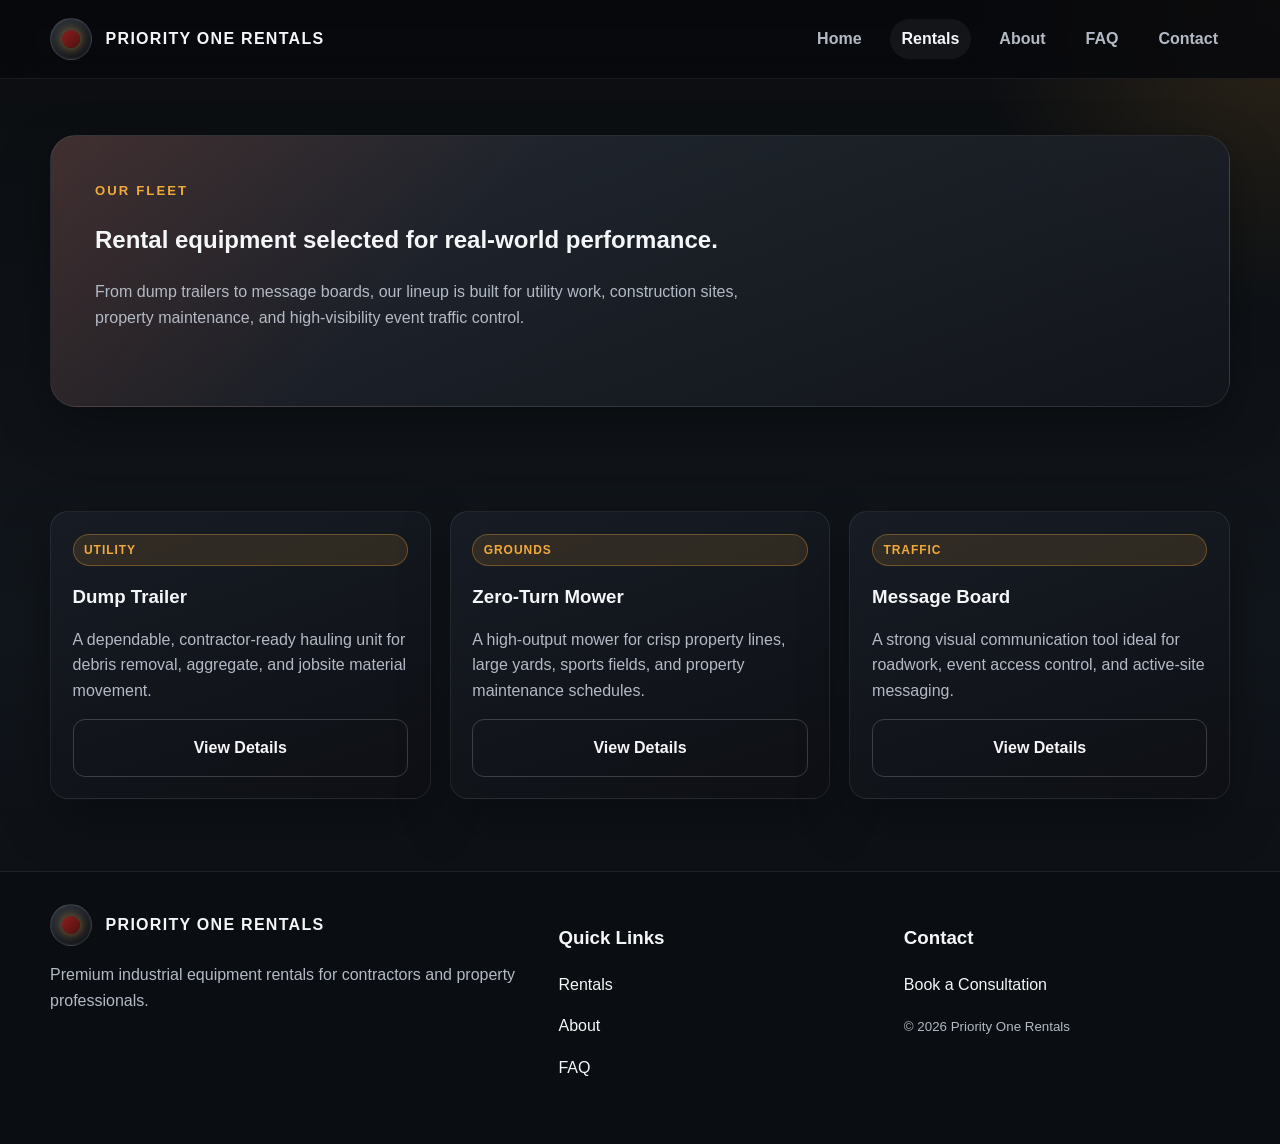
==== rentals.html @ a1ed1fdd "Initial Priority One Rentals website" ====
<!DOCTYPE html>
<html lang="en">
<head>
  <meta charset="UTF-8" />
  <meta name="viewport" content="width=device-width, initial-scale=1.0" />
  <meta name="description" content="Explore premium rental equipment from Priority One Rentals, including dump trailers, zero-turn mowers, and message boards." />
  <title>Rentals | Priority One Rentals</title>
  <link rel="stylesheet" href="css/style.css" />
</head>
<body>
  <header class="site-header">
    <div class="container navbar">
      <a class="brand" href="index.html" aria-label="Priority One Rentals home">
        <div class="brand-mark" aria-hidden="true"><span></span></div>
        <span>Priority One Rentals</span>
      </a>
      <button class="nav-toggle" aria-label="Toggle navigation">☰</button>
      <nav class="nav-links" aria-label="Main navigation">
        <a href="index.html">Home</a>
        <a href="rentals.html" class="active">Rentals</a>
        <a href="about.html">About</a>
        <a href="faq.html">FAQ</a>
        <a href="contact.html">Contact</a>
      </nav>
    </div>
  </header>

  <main>
    <section class="page-hero">
      <div class="container">
        <div class="hero-card">
          <div class="hero-content">
            <div class="kicker">Our fleet</div>
            <h1>Rental equipment selected for real-world performance.</h1>
            <p class="section-lead">From dump trailers to message boards, our lineup is built for utility work, construction sites, property maintenance, and high-visibility event traffic control.</p>
          </div>
        </div>
      </div>
    </section>

    <section class="section">
      <div class="container equipment-grid">
        <article class="equipment-card">
          <div class="badge">Utility</div>
          <h3>Dump Trailer</h3>
          <p class="muted">A dependable, contractor-ready hauling unit for debris removal, aggregate, and jobsite material movement.</p>
          <a class="btn btn-secondary" href="equipment/dump-trailer.html">View Details</a>
        </article>
        <article class="equipment-card">
          <div class="badge">Grounds</div>
          <h3>Zero-Turn Mower</h3>
          <p class="muted">A high-output mower for crisp property lines, large yards, sports fields, and property maintenance schedules.</p>
          <a class="btn btn-secondary" href="equipment/zero-turn-mower.html">View Details</a>
        </article>
        <article class="equipment-card">
          <div class="badge">Traffic</div>
          <h3>Message Board</h3>
          <p class="muted">A strong visual communication tool ideal for roadwork, event access control, and active-site messaging.</p>
          <a class="btn btn-secondary" href="equipment/message-board.html">View Details</a>
        </article>
      </div>
    </section>
  </main>

  <footer class="footer">
    <div class="container footer-grid">
      <div>
        <div class="brand">
          <div class="brand-mark" aria-hidden="true"><span></span></div>
          <span>Priority One Rentals</span>
        </div>
        <p class="muted">Premium industrial equipment rentals for contractors and property professionals.</p>
      </div>
      <div>
        <h3>Quick Links</h3>
        <p><a href="rentals.html">Rentals</a></p>
        <p><a href="about.html">About</a></p>
        <p><a href="faq.html">FAQ</a></p>
      </div>
      <div>
        <h3>Contact</h3>
        <p><a href="contact.html">Book a Consultation</a></p>
        <small>© <span data-year></span> Priority One Rentals</small>
      </div>
    </div>
  </footer>

  <script src="js/script.js"></script>
</body>
</html>
---- css/style.css ----
:root {
  --bg: #0d0f12;
  --panel: #13171d;
  --panel-2: #1a1f27;
  --text: #f5f6f8;
  --muted: #b3bac5;
  --steel: #7d8793;
  --steel-strong: #5b6370;
  --accent: #8d1f1d;
  --accent-2: #c24a24;
  --highlight: #f1a93a;
  --line: rgba(255,255,255,0.08);
  --shadow: 0 20px 50px rgba(0,0,0,0.35);
  --radius: 18px;
  --container: min(1180px, calc(100% - 2rem));
}

* { box-sizing: border-box; }
html { scroll-behavior: smooth; }
body {
  margin: 0;
  font-family: Arial, Helvetica, sans-serif;
  background:
    radial-gradient(circle at top right, rgba(241,169,58,0.15), transparent 18%),
    linear-gradient(180deg, #0b0d10, #11161c 55%, #0a0c10);
  color: var(--text);
  line-height: 1.6;
}
img { max-width: 100%; display: block; }
a { color: inherit; text-decoration: none; }

.container { width: var(--container); margin: 0 auto; }
.section { padding: 4.5rem 0; }
.section-title { margin: 0 0 0.75rem; font-size: clamp(1.9rem, 3vw, 2.8rem); line-height: 1.08; }
.section-lead { max-width: 680px; color: var(--muted); margin-bottom: 2rem; }

.site-header {
  position: sticky;
  top: 0;
  z-index: 20;
  backdrop-filter: blur(14px);
  background: rgba(8, 9, 12, 0.86);
  border-bottom: 1px solid var(--line);
}

.navbar {
  display: flex;
  align-items: center;
  justify-content: space-between;
  min-height: 78px;
  gap: 1rem;
}
.brand {
  display: flex;
  align-items: center;
  gap: 0.85rem;
  font-weight: 800;
  letter-spacing: 0.08em;
  text-transform: uppercase;
}
.brand-mark {
  width: 42px;
  height: 42px;
  display: grid;
  place-items: center;
  border-radius: 50%;
  background: linear-gradient(145deg, #2a313b, #0d1015);
  border: 1px solid rgba(255,255,255,0.12);
  box-shadow: inset 0 0 0 1px rgba(255,255,255,0.04);
}
.brand-mark span {
  width: 18px;
  height: 18px;
  border-radius: 50%;
  background: linear-gradient(135deg, var(--accent), #4c1110);
  box-shadow: 0 0 12px rgba(241,169,58,0.65);
}
.nav-links {
  display: flex;
  gap: 1rem;
  align-items: center;
}
.nav-links a {
  color: var(--muted);
  font-weight: 700;
  padding: 0.45rem 0.75rem;
  border-radius: 999px;
}
.nav-links a:hover,
.nav-links a.active {
  color: var(--text);
  background: rgba(255,255,255,0.05);
}
.nav-toggle {
  display: none;
  border: 0;
  background: transparent;
  color: var(--text);
  font-size: 1.65rem;
}

.hero {
  padding: 4.5rem 0 3rem;
}
.hero-card {
  display: grid;
  grid-template-columns: 1.1fr 0.9fr;
  gap: 2rem;
  align-items: center;
  background:
    linear-gradient(135deg, rgba(196,74,36,0.18), transparent 35%),
    linear-gradient(160deg, rgba(42,49,59,0.8), rgba(18,21,27,0.92));
  border: 1px solid var(--line);
  border-radius: 26px;
  box-shadow: var(--shadow);
  overflow: hidden;
}
.hero-content {
  padding: 3rem;
}
.hero-copy h1 {
  margin: 0 0 1rem;
  font-size: clamp(2.4rem, 4.7vw, 4.6rem);
  line-height: 0.96;
  letter-spacing: -0.03em;
}
.hero-copy p { color: var(--muted); max-width: 640px; }
.hero-actions { display: flex; gap: 1rem; flex-wrap: wrap; margin-top: 1.5rem; }
.btn {
  display: inline-flex;
  align-items: center;
  justify-content: center;
  padding: 0.95rem 1.35rem;
  border-radius: 12px;
  font-weight: 800;
  border: 1px solid transparent;
  transition: transform 0.2s ease, filter 0.2s ease;
}
.btn:hover { transform: translateY(-2px); filter: brightness(1.05); }
.btn-primary {
  background: linear-gradient(135deg, var(--accent), #5f1615);
  color: white;
  box-shadow: 0 12px 30px rgba(141,31,29,0.35);
}
.btn-secondary {
  background: transparent;
  color: var(--text);
  border-color: rgba(255,255,255,0.18);
}
.hero-visual {
  position: relative;
  min-height: 420px;
  overflow: hidden;
  background:
    linear-gradient(180deg, rgba(241,169,58,0.16), rgba(0,0,0,0) 30%),
    linear-gradient(145deg, #16191f, #08090d);
}
.hero-visual img {
  width: 100%;
  height: 100%;
  object-fit: cover;
  object-position: center;
  filter: saturate(0.9) contrast(1.05) brightness(0.82);
}
.hero-visual::before,
.hero-visual::after {
  content: "";
  position: absolute;
  inset: auto auto 1.4rem 1.4rem;
  border-radius: 14px;
  border: 1px solid rgba(255,255,255,0.12);
  pointer-events: none;
}
.hero-visual::before {
  width: 70%;
  height: 40%;
  background: linear-gradient(180deg, rgba(0,0,0,0.06), rgba(0,0,0,0.3));
  box-shadow: var(--shadow);
}
.hero-visual::after {
  width: 22%;
  height: 22%;
  left: auto;
  right: 1.35rem;
  top: 1.4rem;
  bottom: auto;
  background: linear-gradient(160deg, rgba(241,169,58,0.85), rgba(255,101,0,0.7));
  box-shadow: 0 0 24px rgba(241,169,58,0.5);
}

.grid-3,
.feature-grid,
.steps-grid,
.testimonial-grid,
.contact-grid,
.equipment-grid {
  display: grid;
  gap: 1.2rem;
}
.grid-3,
.feature-grid,
.steps-grid,
.testimonial-grid,
.equipment-grid { grid-template-columns: repeat(3, minmax(0, 1fr)); }
.contact-grid { grid-template-columns: 1fr 1fr; }

.card,
.feature-card,
.step-card,
.testimonial-card,
.contact-card,
.info-card,
.equipment-card {
  position: relative;
  background: linear-gradient(160deg, rgba(24,29,37,0.96), rgba(14,16,20,0.96));
  border: 1px solid var(--line);
  border-radius: var(--radius);
  padding: 1.35rem;
  box-shadow: var(--shadow);
  overflow: hidden;
  transition: transform 0.25s ease, border-color 0.25s ease, box-shadow 0.25s ease;
}
.equipment-card {
  display: flex;
  flex-direction: column;
  gap: 0.95rem;
}
.equipment-card img {
  width: 100%;
  height: 210px;
  object-fit: cover;
  border-radius: 14px;
  border: 1px solid rgba(255,255,255,0.08);
  filter: saturate(0.85) contrast(1.03) brightness(0.78);
}
.equipment-card:hover {
  transform: translateY(-4px);
  border-color: rgba(241,169,58,0.32);
  box-shadow: 0 24px 60px rgba(0,0,0,0.45);
}
.equipment-card:hover img {
  filter: saturate(1) contrast(1.05) brightness(0.88);
}
.equipment-card h3,
.equipment-card p,
.equipment-card .btn {
  margin: 0;
}
.equipment-card .btn {
  margin-top: auto;
}
.card h3,
.feature-card h3,
.step-card h3,
.info-card h3,
.equipment-card h3 { margin-top: 0; }
.muted { color: var(--muted); }
.kicker {
  color: var(--highlight);
  text-transform: uppercase;
  font-size: 0.82rem;
  letter-spacing: 0.16em;
  font-weight: 800;
  margin-bottom: 0.5rem;
}

.stat { font-size: 2rem; font-weight: 900; }

.rating-line {
  color: var(--highlight);
  letter-spacing: 0.18em;
  font-size: 0.9rem;
}

.section-dark { background: rgba(255,255,255,0.02); }
.badge {
  display: inline-flex;
  align-items: center;
  gap: 0.4rem;
  background: rgba(241,169,58,0.12);
  border: 1px solid rgba(241,169,58,0.32);
  color: var(--highlight);
  border-radius: 999px;
  padding: 0.35rem 0.65rem;
  font-size: 0.75rem;
  font-weight: 800;
  letter-spacing: 0.08em;
  text-transform: uppercase;
}

.cta-panel {
  background: linear-gradient(135deg, rgba(141,31,29,0.45), rgba(24,29,37,0.9));
  border: 1px solid rgba(241,169,58,0.18);
  border-radius: 20px;
  padding: 1.5rem;
}

.footer {
  padding: 2rem 0 3rem;
  border-top: 1px solid var(--line);
  background: #0a0d11;
}
.footer-grid { display: grid; grid-template-columns: 1.2fr 0.8fr 0.8fr; gap: 1.2rem; }
.footer small { color: var(--muted); }

.page-hero {
  padding: 3.5rem 0 2rem;
}
.page-hero .hero-card { grid-template-columns: 1fr; }
.page-hero .hero-content { padding: 2.75rem; }
.page-hero .hero-visual { display: none; }

.mini-list { display: grid; gap: 0.8rem; margin: 1rem 0 0; padding: 0; list-style: none; }
.mini-list li { padding-left: 1.2rem; position: relative; color: var(--muted); }
.mini-list li::before {
  content: "";
  position: absolute;
  left: 0;
  top: 0.65rem;
  width: 7px;
  height: 7px;
  background: var(--highlight);
  border-radius: 999px;
}

form .field,
input,
textarea,
select {
  width: 100%;
  border-radius: 12px;
  border: 1px solid rgba(255,255,255,0.12);
  background: rgba(255,255,255,0.03);
  color: var(--text);
  padding: 0.9rem 1rem;
  font: inherit;
}
form .field {
  margin-bottom: 1rem;
}
textarea { min-height: 130px; resize: vertical; }

.faq-item {
  border: 1px solid var(--line);
  border-radius: 16px;
  background: rgba(255,255,255,0.03);
  overflow: hidden;
}
.faq-question {
  width: 100%;
  background: transparent;
  color: var(--text);
  text-align: left;
  padding: 1rem 1.1rem;
  font: inherit;
  font-weight: 800;
  border: none;
  cursor: pointer;
}
.faq-answer {
  display: none;
  padding: 0 1.1rem 1rem;
  color: var(--muted);
}
.faq-item.open .faq-answer { display: block; }

@media (max-width: 900px) {
  .hero-card,
  .contact-grid,
  .footer-grid,
  .grid-3,
  .feature-grid,
  .steps-grid,
  .testimonial-grid,
  .equipment-grid { grid-template-columns: 1fr; }
  .hero-content { padding: 2rem; }
  .nav-toggle { display: block; }
  .nav-links {
    position: absolute;
    right: 1rem;
    top: calc(100% + 0.5rem);
    flex-direction: column;
    align-items: stretch;
    background: rgba(11,12,15,0.95);
    border: 1px solid var(--line);
    border-radius: 16px;
    padding: 0.85rem;
    min-width: 220px;
    display: none;
  }
  .nav-links[data-open="true"] { display: flex; }
}

@media (max-width: 640px) {
  .section { padding: 3.6rem 0; }
  .hero { padding-top: 2rem; }
  .hero-copy h1 { font-size: 2.3rem; }
  .btn { width: 100%; }
}
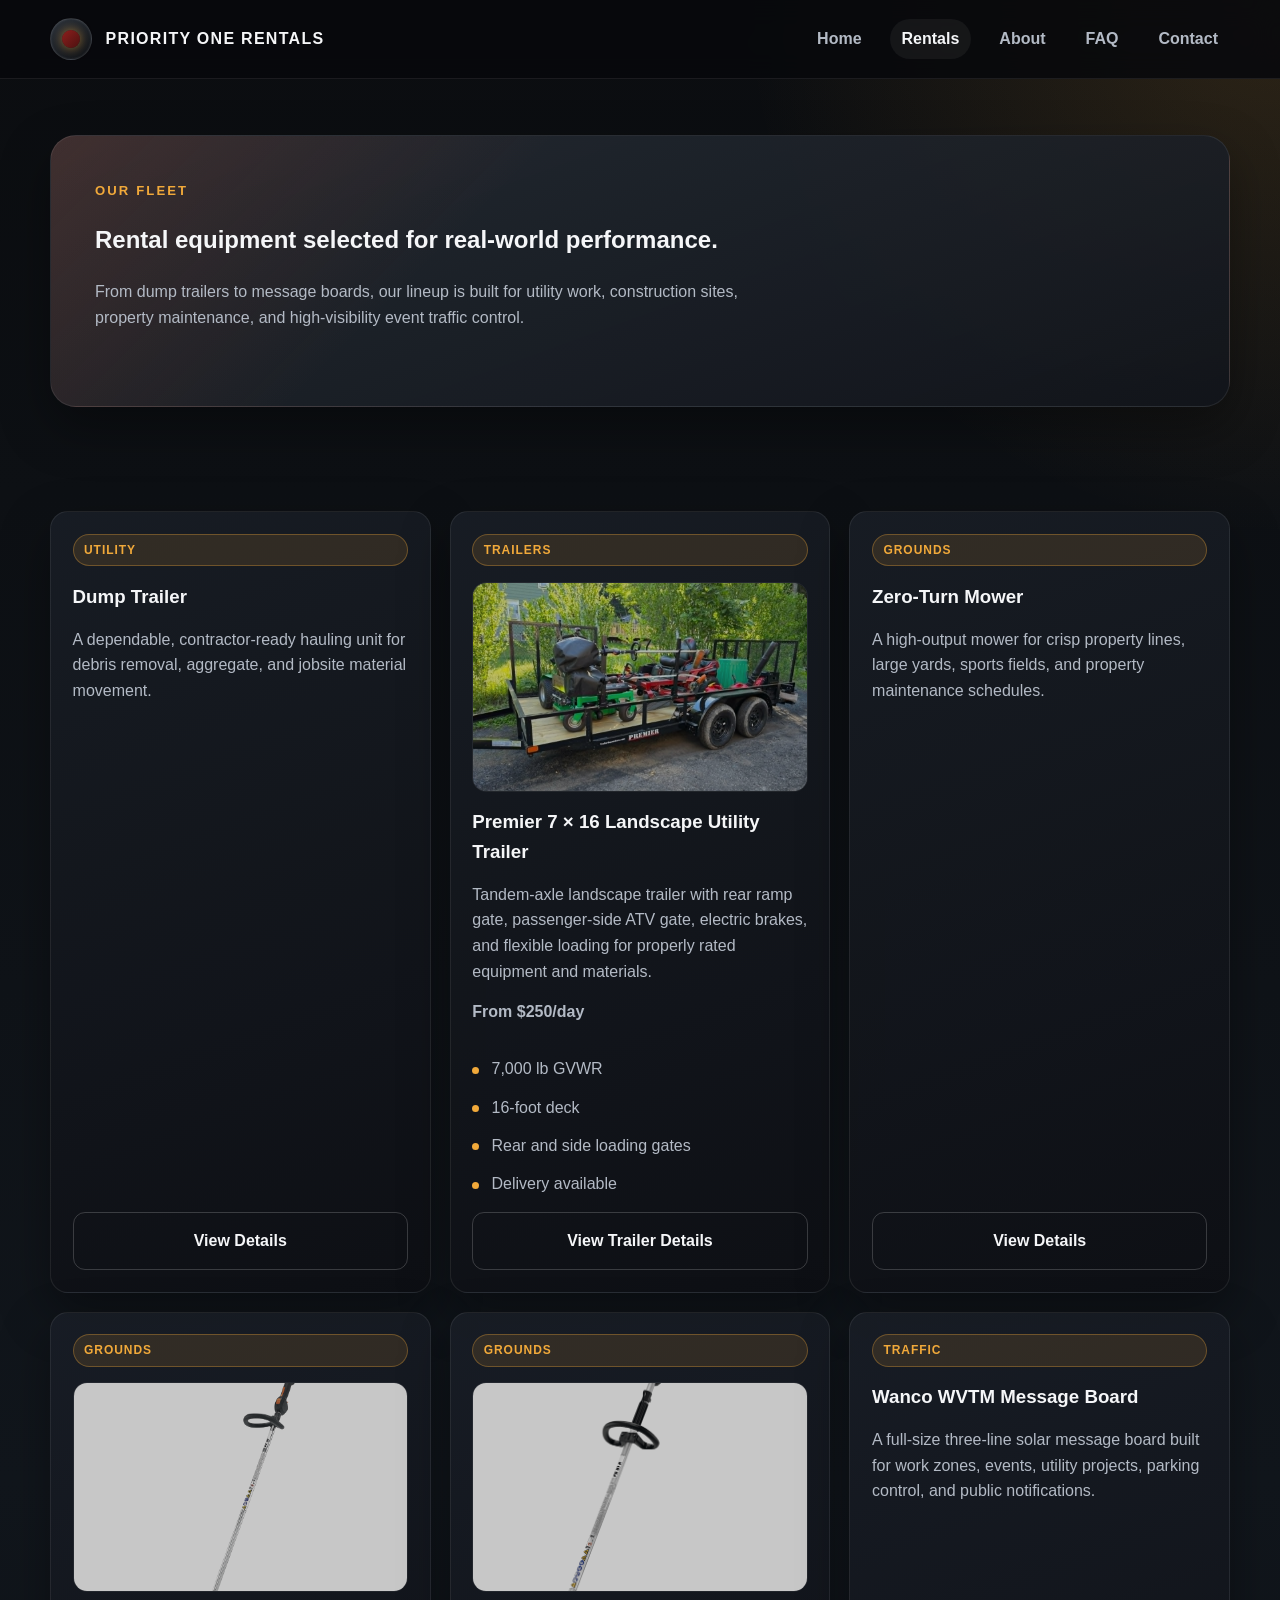
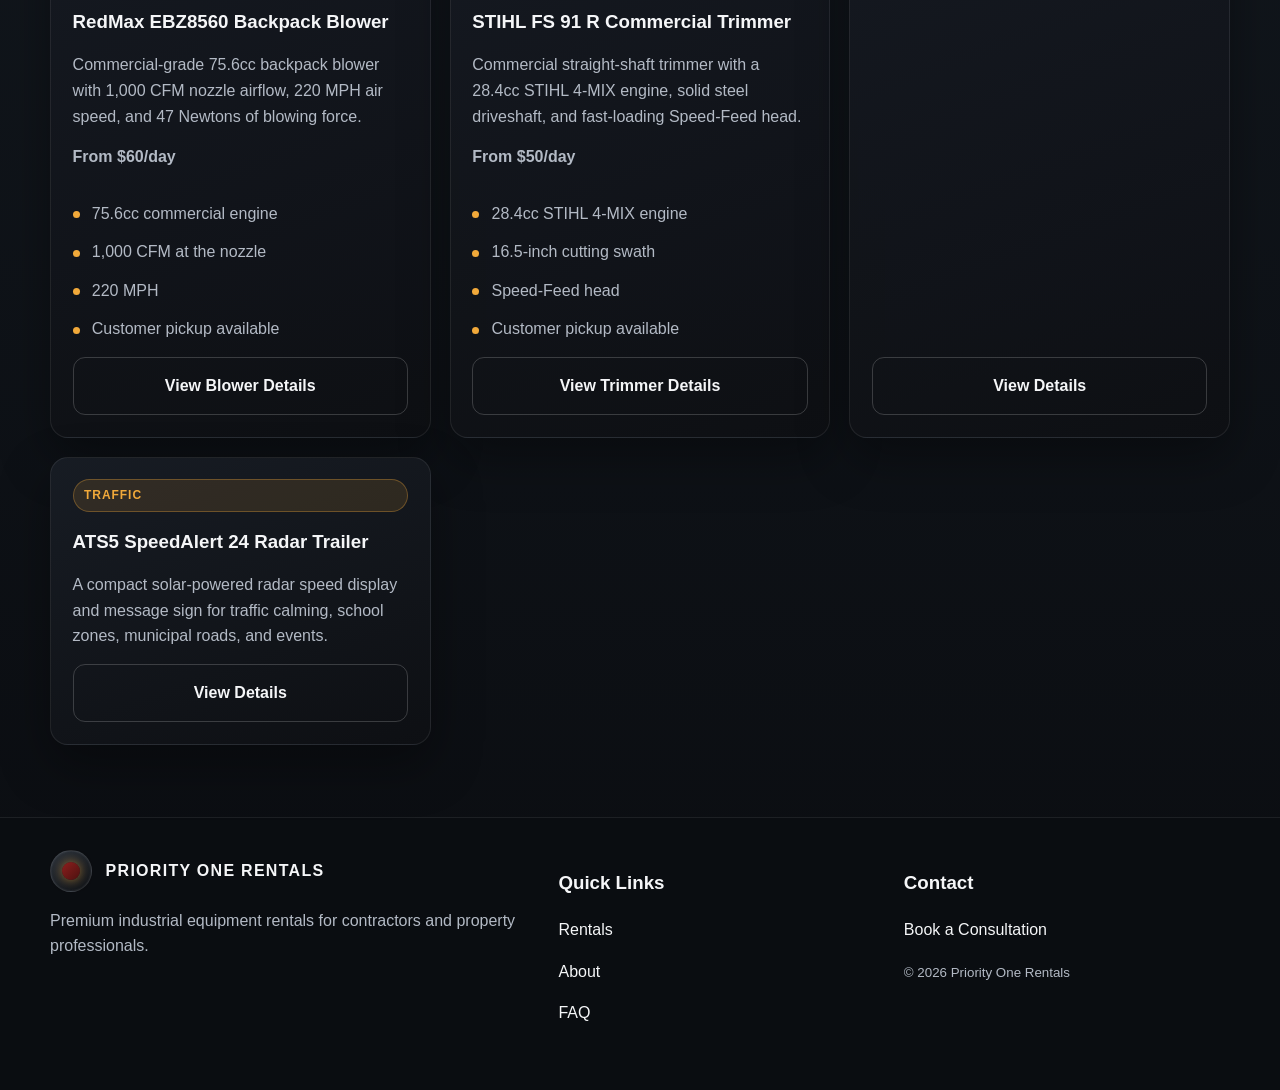
==== commit c074aea4: "Complete rental fleet pages" ====
--- a/rentals.html
+++ b/rentals.html
@@ -47,16 +47,64 @@
           <a class="btn btn-secondary" href="equipment/dump-trailer.html">View Details</a>
         </article>
         <article class="equipment-card">
+          <div class="badge">Trailers</div>
+          <img src="images/trailers/premier-landscape-trailer.jpg" alt="Premier 7 × 16 landscape utility trailer" />
+          <h3>Premier 7 × 16 Landscape Utility Trailer</h3>
+          <p class="muted">Tandem-axle landscape trailer with rear ramp gate, passenger-side ATV gate, electric brakes, and flexible loading for properly rated equipment and materials.</p>
+          <p class="muted"><strong>From $250/day</strong></p>
+          <ul class="mini-list">
+            <li>7,000 lb GVWR</li>
+            <li>16-foot deck</li>
+            <li>Rear and side loading gates</li>
+            <li>Delivery available</li>
+          </ul>
+          <a class="btn btn-secondary" href="equipment/utility-trailer.html">View Trailer Details</a>
+        </article>
+        <article class="equipment-card">
           <div class="badge">Grounds</div>
           <h3>Zero-Turn Mower</h3>
           <p class="muted">A high-output mower for crisp property lines, large yards, sports fields, and property maintenance schedules.</p>
           <a class="btn btn-secondary" href="equipment/zero-turn-mower.html">View Details</a>
         </article>
         <article class="equipment-card">
+          <div class="badge">Grounds</div>
+          <img src="images/stihl/stihl-fc91-edger.jpg" alt="RedMax EBZ8560 commercial backpack blower" />
+          <h3>RedMax EBZ8560 Backpack Blower</h3>
+          <p class="muted">Commercial-grade 75.6cc backpack blower with 1,000 CFM nozzle airflow, 220 MPH air speed, and 47 Newtons of blowing force.</p>
+          <p class="muted"><strong>From $60/day</strong></p>
+          <ul class="mini-list">
+            <li>75.6cc commercial engine</li>
+            <li>1,000 CFM at the nozzle</li>
+            <li>220 MPH</li>
+            <li>Customer pickup available</li>
+          </ul>
+          <a class="btn btn-secondary" href="equipment/backpack-blower.html">View Blower Details</a>
+        </article>
+        <article class="equipment-card">
+          <div class="badge">Grounds</div>
+          <img src="images/stihl/stihl-fs91r-weedwhacker.jpg" alt="STIHL FS 91 R commercial trimmer" />
+          <h3>STIHL FS 91 R Commercial Trimmer</h3>
+          <p class="muted">Commercial straight-shaft trimmer with a 28.4cc STIHL 4-MIX engine, solid steel driveshaft, and fast-loading Speed-Feed head.</p>
+          <p class="muted"><strong>From $50/day</strong></p>
+          <ul class="mini-list">
+            <li>28.4cc STIHL 4-MIX engine</li>
+            <li>16.5-inch cutting swath</li>
+            <li>Speed-Feed head</li>
+            <li>Customer pickup available</li>
+          </ul>
+          <a class="btn btn-secondary" href="equipment/weed-trimmer.html">View Trimmer Details</a>
+        </article>
+        <article class="equipment-card">
           <div class="badge">Traffic</div>
-          <h3>Message Board</h3>
-          <p class="muted">A strong visual communication tool ideal for roadwork, event access control, and active-site messaging.</p>
-          <a class="btn btn-secondary" href="equipment/message-board.html">View Details</a>
+          <h3>Wanco WVTM Message Board</h3>
+          <p class="muted">A full-size three-line solar message board built for work zones, events, utility projects, parking control, and public notifications.</p>
+          <a class="btn btn-secondary" href="equipment/wanco-wvtm.html">View Details</a>
+        </article>
+        <article class="equipment-card">
+          <div class="badge">Traffic</div>
+          <h3>ATS5 SpeedAlert 24 Radar Trailer</h3>
+          <p class="muted">A compact solar-powered radar speed display and message sign for traffic calming, school zones, municipal roads, and events.</p>
+          <a class="btn btn-secondary" href="equipment/ats5-speedalert24.html">View Details</a>
         </article>
       </div>
     </section>
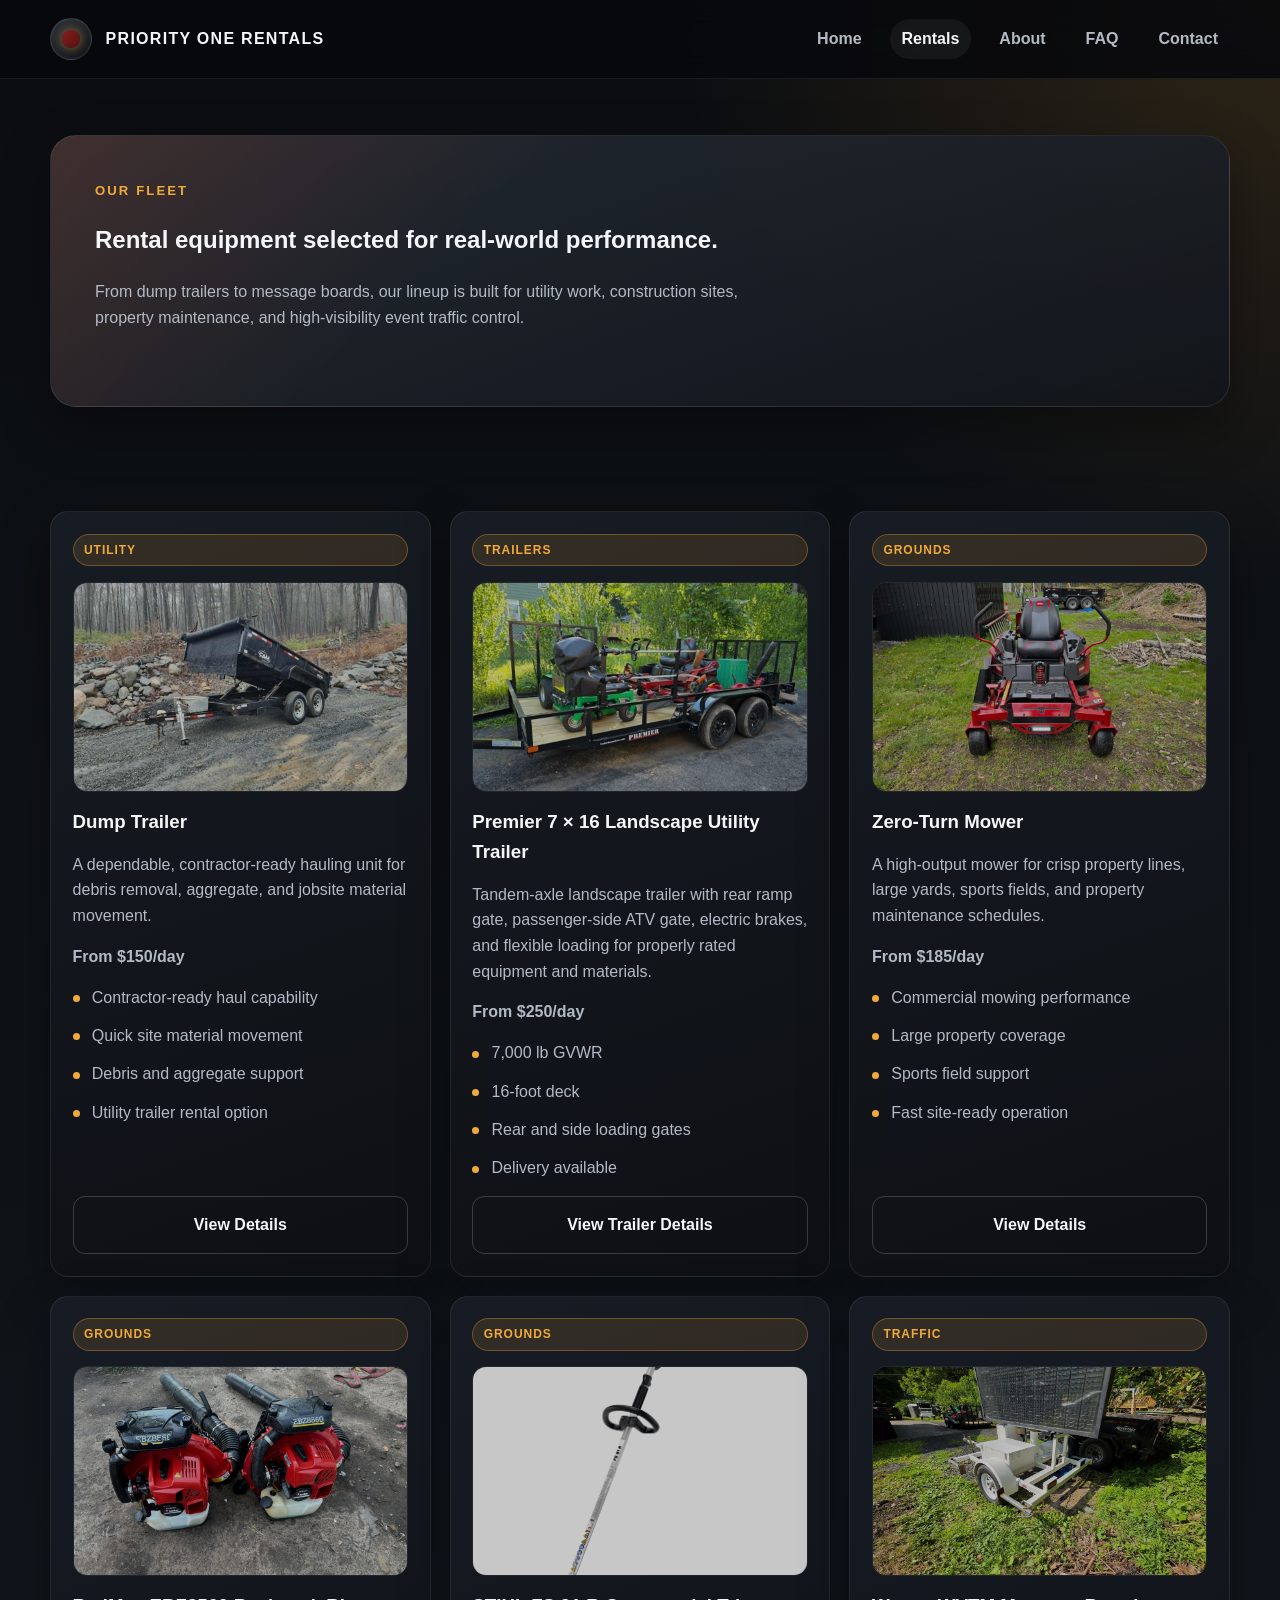
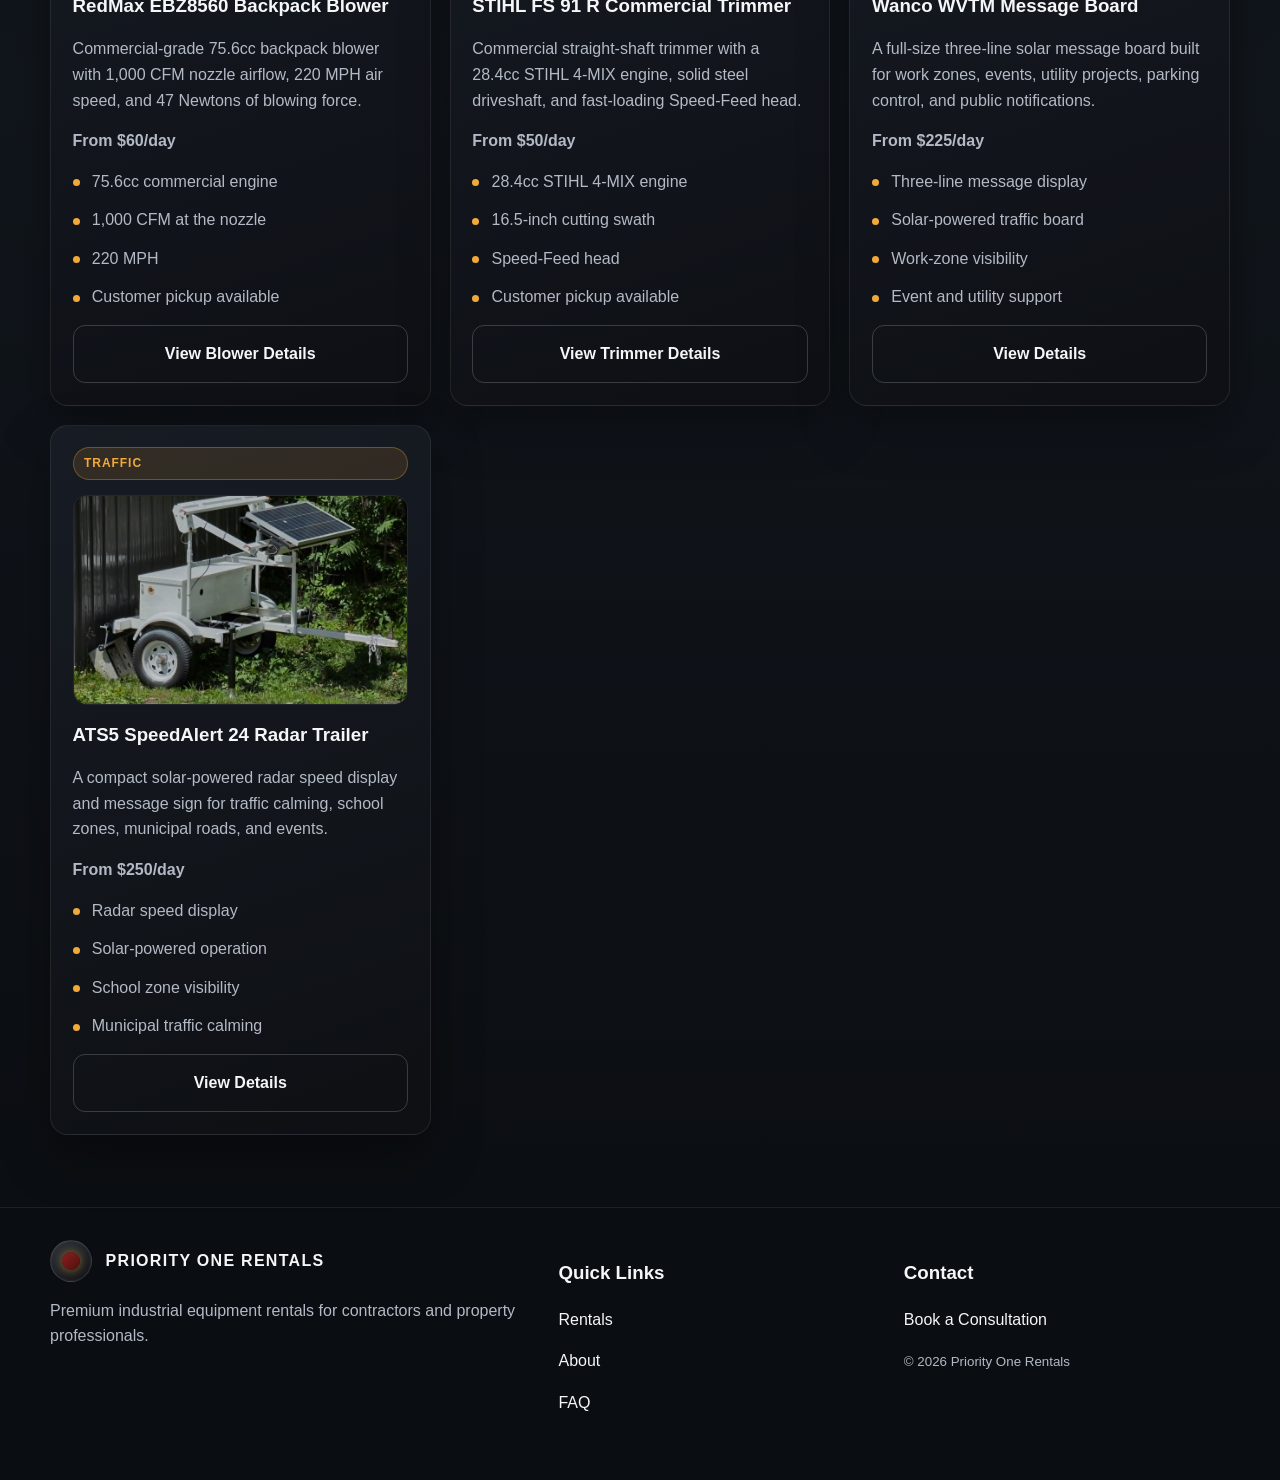
==== commit 116a7b40: "Blowers and fixes" ====
--- a/rentals.html
+++ b/rentals.html
@@ -6,6 +6,17 @@
   <meta name="description" content="Explore premium rental equipment from Priority One Rentals, including dump trailers, zero-turn mowers, and message boards." />
   <title>Rentals | Priority One Rentals</title>
   <link rel="stylesheet" href="css/style.css" />
+  <style>
+    .equipment-card {
+      height: 100%;
+    }
+    .equipment-card .btn {
+      width: 100%;
+    }
+    .equipment-card .mini-list {
+      margin-top: 0;
+    }
+  </style>
 </head>
 <body>
   <header class="site-header">
@@ -42,8 +53,16 @@
       <div class="container equipment-grid">
         <article class="equipment-card">
           <div class="badge">Utility</div>
+          <img src="images/dump-trailer/dump-trailer.jpg" alt="Dump Trailer" />
           <h3>Dump Trailer</h3>
           <p class="muted">A dependable, contractor-ready hauling unit for debris removal, aggregate, and jobsite material movement.</p>
+          <p class="muted"><strong>From $150/day</strong></p>
+          <ul class="mini-list">
+            <li>Contractor-ready haul capability</li>
+            <li>Quick site material movement</li>
+            <li>Debris and aggregate support</li>
+            <li>Utility trailer rental option</li>
+          </ul>
           <a class="btn btn-secondary" href="equipment/dump-trailer.html">View Details</a>
         </article>
         <article class="equipment-card">
@@ -62,13 +81,21 @@
         </article>
         <article class="equipment-card">
           <div class="badge">Grounds</div>
+          <img src="images/toro/toro-zero-turn.jpg" alt="Toro TimeCutter zero-turn mower" />
           <h3>Zero-Turn Mower</h3>
           <p class="muted">A high-output mower for crisp property lines, large yards, sports fields, and property maintenance schedules.</p>
+          <p class="muted"><strong>From $185/day</strong></p>
+          <ul class="mini-list">
+            <li>Commercial mowing performance</li>
+            <li>Large property coverage</li>
+            <li>Sports field support</li>
+            <li>Fast site-ready operation</li>
+          </ul>
           <a class="btn btn-secondary" href="equipment/zero-turn-mower.html">View Details</a>
         </article>
         <article class="equipment-card">
           <div class="badge">Grounds</div>
-          <img src="images/stihl/stihl-fc91-edger.jpg" alt="RedMax EBZ8560 commercial backpack blower" />
+          <img src="images/blower/redmax-ebz8560-1.jpg" alt="RedMax EBZ8560 commercial backpack blower" />
           <h3>RedMax EBZ8560 Backpack Blower</h3>
           <p class="muted">Commercial-grade 75.6cc backpack blower with 1,000 CFM nozzle airflow, 220 MPH air speed, and 47 Newtons of blowing force.</p>
           <p class="muted"><strong>From $60/day</strong></p>
@@ -96,14 +123,30 @@
         </article>
         <article class="equipment-card">
           <div class="badge">Traffic</div>
+          <img src="images/wanco/wanco-message-board.jpg" alt="Wanco WVTM message board" />
           <h3>Wanco WVTM Message Board</h3>
           <p class="muted">A full-size three-line solar message board built for work zones, events, utility projects, parking control, and public notifications.</p>
+          <p class="muted"><strong>From $225/day</strong></p>
+          <ul class="mini-list">
+            <li>Three-line message display</li>
+            <li>Solar-powered traffic board</li>
+            <li>Work-zone visibility</li>
+            <li>Event and utility support</li>
+          </ul>
           <a class="btn btn-secondary" href="equipment/wanco-wvtm.html">View Details</a>
         </article>
         <article class="equipment-card">
           <div class="badge">Traffic</div>
+          <img src="images/ats5/ats5-speedalert-board.jpg" alt="ATS5 SpeedAlert 24 radar trailer" />
           <h3>ATS5 SpeedAlert 24 Radar Trailer</h3>
           <p class="muted">A compact solar-powered radar speed display and message sign for traffic calming, school zones, municipal roads, and events.</p>
+          <p class="muted"><strong>From $250/day</strong></p>
+          <ul class="mini-list">
+            <li>Radar speed display</li>
+            <li>Solar-powered operation</li>
+            <li>School zone visibility</li>
+            <li>Municipal traffic calming</li>
+          </ul>
           <a class="btn btn-secondary" href="equipment/ats5-speedalert24.html">View Details</a>
         </article>
       </div>
